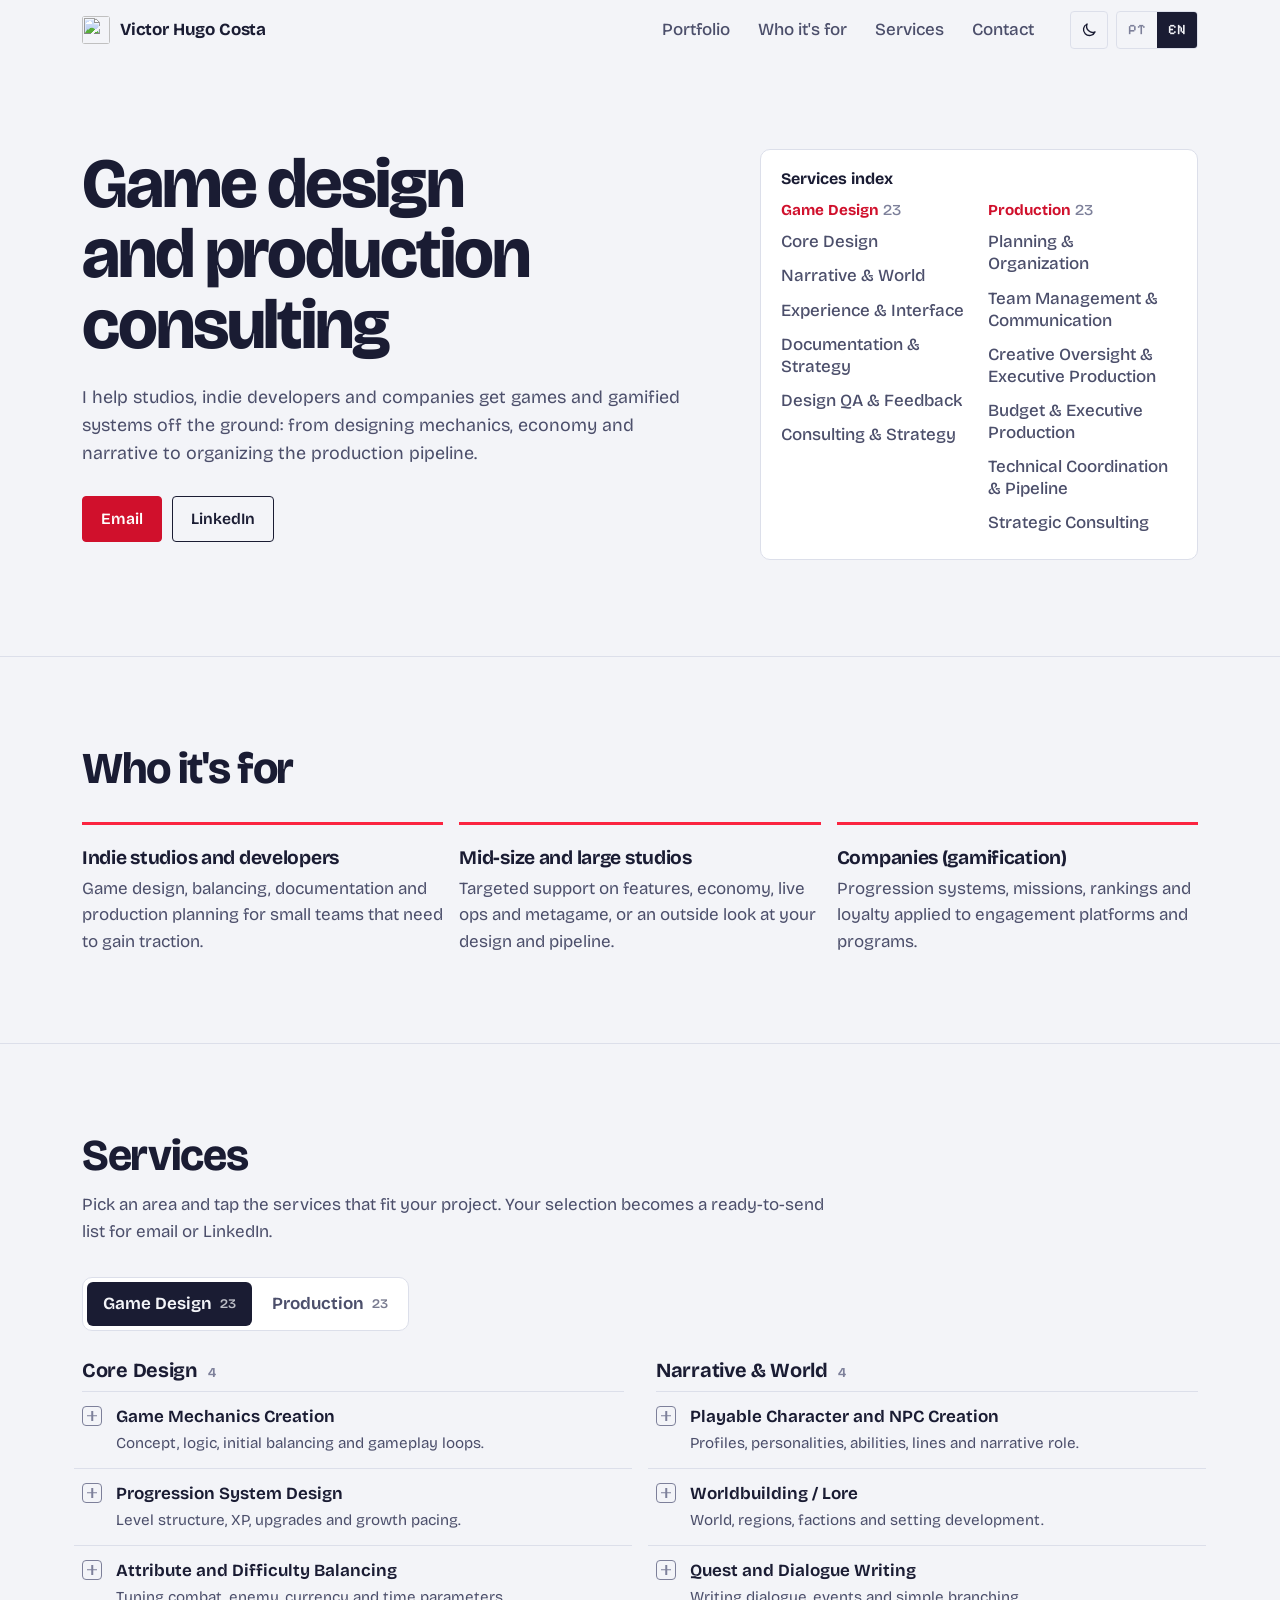
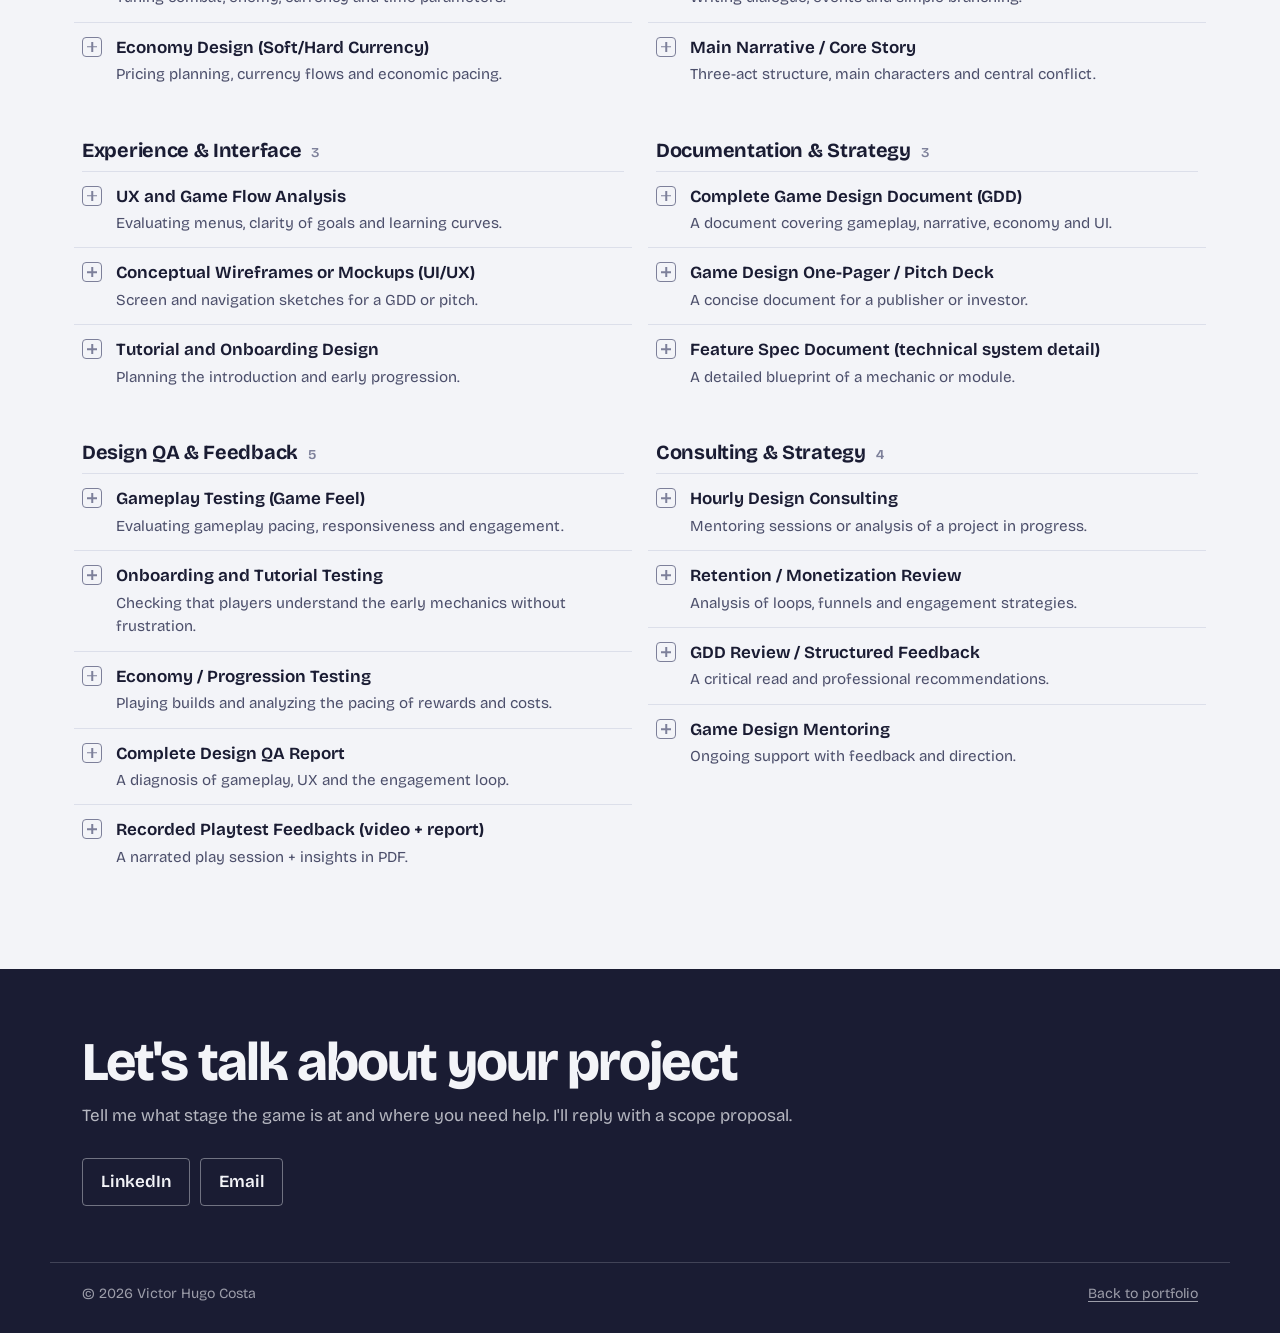
==== consultoria.html @ ef8d8d44 "Add files via upload" ====
<!doctype html>
<html lang="pt-BR">
<head>
  <meta charset="utf-8">
  <meta name="viewport" content="width=device-width, initial-scale=1, viewport-fit=cover">
  <title>Consultoria — Victor Hugo Costa</title>
  <meta name="description" content="Consultoria de game design e produção com Victor Hugo Costa: mecânicas, progressão, economia, narrativa, UX, documentação, QA de design e organização do pipeline de produção.">
  <meta name="theme-color" content="#f3f4f8" media="(prefers-color-scheme: light)">
  <meta name="theme-color" content="#14162a" media="(prefers-color-scheme: dark)">
  <meta property="og:type" content="website">
  <meta property="og:title" content="Consultoria — Victor Hugo Costa">
  <meta property="og:description" content="Consultoria de game design e produção para estúdios, devs indie e empresas.">
  <meta property="og:image" content="img/og-image.png">
  <meta name="twitter:card" content="summary_large_image">

  <link rel="icon" type="image/png" href="img/favicon.png">
  <link rel="apple-touch-icon" href="img/apple-touch-icon.png">
  <link rel="preconnect" href="https://fonts.googleapis.com">
  <link rel="preconnect" href="https://fonts.gstatic.com" crossorigin>
  <link href="https://fonts.googleapis.com/css2?family=Bricolage+Grotesque:opsz,wght@12..96,300..800&family=Pixelify+Sans:wght@500;700&display=swap" rel="stylesheet">
  <link rel="stylesheet" href="css/style.css">
  <script>try{var t=localStorage.getItem("vhc-theme");if(t==="dark"||t==="light")document.documentElement.setAttribute("data-theme",t)}catch(e){}</script>
</head>
<body class="page-consulting">
  <a class="skip" href="#main" data-c="skip">Pular para o conteúdo</a>

  <header class="topbar" id="topbar">
    <div class="topbar__inner">
      <a class="brand" href="index.html" aria-label="Victor Hugo Costa — portfólio">
        <img class="brand__avatar" src="img/avatar.png" alt="" width="28" height="28">
        <span class="brand__name">Victor Hugo Costa</span>
      </a>

      <nav class="nav" id="nav" aria-label="Principal">
        <a href="index.html" data-c="nav.portfolio">Portfólio</a>
        <a href="#para-quem" data-c="nav.audience">Para quem</a>
        <a href="#servicos" data-c="nav.services">Serviços</a>
        <a href="#contato" data-c="nav.contact">Contato</a>
      </nav>

      <div class="topbar__tools">
        <button class="theme-btn" type="button" id="themeBtn" aria-label="Ativar tema escuro">
          <svg class="theme-btn__moon" viewBox="0 0 24 24" aria-hidden="true"><path d="M20 14.5A8 8 0 0 1 9.5 4a8 8 0 1 0 10.5 10.5z"/></svg>
          <svg class="theme-btn__sun" viewBox="0 0 24 24" aria-hidden="true"><circle cx="12" cy="12" r="4"/><path d="M12 2v2M12 20v2M4.9 4.9l1.4 1.4M17.7 17.7l1.4 1.4M2 12h2M20 12h2M4.9 19.1l1.4-1.4M17.7 6.3l1.4-1.4"/></svg>
        </button>
        <div class="lang" role="group" aria-label="Idioma">
          <button type="button" data-lang="pt" aria-pressed="true">PT</button>
          <button type="button" data-lang="en" aria-pressed="false">EN</button>
        </div>
        <button class="menu-btn" type="button" id="menuBtn" aria-expanded="false" aria-controls="nav">
          <span class="menu-btn__bars" aria-hidden="true"></span>
          <span class="sr-only" data-c="nav.menu">Menu</span>
        </button>
      </div>
    </div>
  </header>

  <main id="main">
    <!-- Abertura -->
    <section class="hero hero--consulting" id="top">
      <div class="wrap c-hero">
        <div class="c-hero__text">
          <h1 class="hero__title c-hero__title" id="cTitle">Consultoria de game design e produção</h1>
          <p class="hero__intro" id="cLead"></p>
          <div class="hero__actions" id="cHeroActions"></div>
        </div>
        <nav class="c-index" aria-labelledby="cIndexTitle">
          <h2 class="c-index__title" id="cIndexTitle" data-c="index.title">Índice de serviços</h2>
          <div class="c-index__areas" id="cIndex"></div>
        </nav>
      </div>
    </section>

    <!-- Para quem -->
    <section class="section" id="para-quem" aria-labelledby="audienceTitle">
      <div class="wrap">
        <h2 class="section__title" id="audienceTitle" data-c="audience.title">Para quem é</h2>
        <ul class="c-audience" id="cAudience"></ul>
      </div>
    </section>

    <!-- Serviços -->
    <section class="section" id="servicos" aria-labelledby="servicesTitle">
      <div class="wrap">
        <div class="section__head">
          <h2 class="section__title" id="servicesTitle" data-c="services.title">Serviços</h2>
          <p class="section__lead" data-c="services.lead">Escolha a área e toque nos serviços que fazem sentido para o seu projeto. A seleção vira uma lista pronta para mandar por e-mail ou LinkedIn.</p>
        </div>
        <div class="c-tabs" role="tablist" id="cTabs" aria-labelledby="servicesTitle"></div>
        <div id="cPanels"></div>
      </div>
    </section>
  </main>

  <footer class="footer" id="contato">
    <div class="wrap footer__inner">
      <div>
        <h2 class="footer__title" data-c="contact.title">Vamos conversar sobre o seu projeto</h2>
        <p class="footer__lead" data-c="contact.lead">Me conte em que fase o jogo está e onde precisa de ajuda. Respondo com uma proposta de escopo.</p>
      </div>
      <ul class="footer__links" id="contactLinks"></ul>
    </div>
    <div class="wrap footer__base">
      <span>© <span id="year"></span> Victor Hugo Costa</span>
      <a href="index.html" class="footer__back" data-c="footer.back">Voltar ao portfólio</a>
    </div>
  </footer>

  <!-- Barra da seleção -->
  <div class="c-tray" id="cTray" hidden>
    <div class="c-tray__inner">
      <p class="c-tray__count" id="cTrayCount" aria-live="polite"></p>
      <div class="c-tray__actions">
        <button type="button" class="c-tray__clear" id="cTrayClear" data-c="tray.clear">Limpar</button>
        <button type="button" class="btn btn--solid" id="cTrayCopy" data-c="tray.copy">Copiar lista</button>
      </div>
    </div>
    <p class="c-tray__fallback" id="cTrayFallback" hidden></p>
  </div>

  <script src="js/data.js"></script>
  <script src="js/consultoria-data.js"></script>
  <script src="js/consultoria.js"></script>
</body>
</html>
---- css/style.css ----
/* ==========================================================================
   Victor Hugo Costa — Portfólio
   Tokens → base → layout → componentes. Cores do vermelho do avatar.
   ========================================================================== */

:root {
  --paper: #f3f4f8;
  --surface: #ffffff;
  --ink: #1a1c33;
  --ink-soft: #4c4f6b;
  --ink-faint: #7d809a;
  --line: #dcdfea;
  --red: #fb2440;          /* fundo do avatar */
  --red-ink: #d0102c;      /* vermelho com contraste para texto */
  --on-red: #ffffff;
  --skin: #efd8a1;         /* tom de pele do avatar, usado nas barras */
  --bar-track: #e6e8f0;
  --btn-red: #d0102c;       /* vermelho do botão (contraste AA com branco) */
  --viewer-bg: rgba(10, 11, 22, 0.94);  /* fundo do visualizador de imagens (igual nos dois temas) */
  --viewer-ink: #f3f4f8;
  --viewer-line: rgba(243, 244, 248, 0.28);

  --font: "Bricolage Grotesque", ui-sans-serif, system-ui, sans-serif;
  --pixel: "Pixelify Sans", ui-monospace, monospace;

  --gutter: 16px;
  --max: 1180px;
  --radius-s: 4px;
  --radius-m: 10px;
  --header-h: 60px;
  color-scheme: light;
}

@media (prefers-color-scheme: dark) {
  :root:not([data-theme="light"]) {
    --paper: #14162a;
    --surface: #1c1f37;
    --ink: #eceef8;
    --ink-soft: #b4b7cf;
    --ink-faint: #8a8daa;
    --line: #2d3150;
    --red: #fb2440;
    --red-ink: #ff6378;
    --bar-track: #262a46;
    color-scheme: dark;
  }
}
:root[data-theme="dark"] {
  --paper: #14162a;
  --surface: #1c1f37;
  --ink: #eceef8;
  --ink-soft: #b4b7cf;
  --ink-faint: #8a8daa;
  --line: #2d3150;
  --red: #fb2440;
  --red-ink: #ff6378;
  --bar-track: #262a46;
  color-scheme: dark;
}

@media (min-width: 720px) { :root { --gutter: 32px; } }

/* ---------- Base ---------- */
*, *::before, *::after { box-sizing: border-box; }
html { scroll-behavior: smooth; scroll-padding-top: calc(var(--header-h) + 16px); -webkit-text-size-adjust: 100%; }
body {
  margin: 0;
  background: var(--paper);
  color: var(--ink);
  font-family: var(--font);
  font-size: 1.0625rem;
  line-height: 1.55;
  font-optical-sizing: auto;
  -webkit-font-smoothing: antialiased;
  overflow-x: hidden;
}
img { display: block; max-width: 100%; }
a { color: inherit; }
button { font: inherit; color: inherit; }
h1, h2, h3 { margin: 0; line-height: 1.1; font-weight: 700; }
p { margin: 0; }
ul { margin: 0; padding: 0; list-style: none; }

:focus-visible { outline: 3px solid var(--red); outline-offset: 3px; border-radius: 2px; }

.sr-only { position: absolute; width: 1px; height: 1px; overflow: hidden; clip: rect(0 0 0 0); white-space: nowrap; }
.skip {
  position: absolute; left: 12px; top: -48px; z-index: 100;
  background: var(--ink); color: var(--paper); padding: 8px 14px; border-radius: var(--radius-s);
  text-decoration: none;
}
.skip:focus { top: 12px; }

.wrap {
  width: 100%; max-width: var(--max); margin: 0 auto;
  padding-left: max(var(--gutter), env(safe-area-inset-left, 0px));
  padding-right: max(var(--gutter), env(safe-area-inset-right, 0px));
}

/* ---------- Botões ---------- */
.btn {
  display: inline-flex; align-items: center; gap: 8px;
  min-height: 44px; padding: 10px 18px;
  border: 1.5px solid var(--ink); border-radius: var(--radius-s);
  background: transparent; color: var(--ink);
  font-weight: 600; font-size: 0.98rem; text-decoration: none;
  cursor: pointer; transition: background-color .15s, color .15s;
}
.btn:hover { background: var(--ink); color: var(--paper); }
.btn--solid { background: var(--btn-red); border-color: var(--btn-red); color: var(--on-red); }
.btn--solid:hover { background: var(--ink); border-color: var(--ink); color: var(--paper); }

.icon-btn {
  width: 40px; height: 40px; display: grid; place-items: center;
  border: 1px solid var(--line); border-radius: var(--radius-s);
  background: var(--surface); cursor: pointer;
}
.icon-btn:hover { border-color: var(--ink); }
.icon-btn svg { width: 18px; height: 18px; fill: none; stroke: currentColor; stroke-width: 2; stroke-linecap: round; stroke-linejoin: round; }

/* ---------- Topo ---------- */
.topbar {
  position: sticky; top: env(safe-area-inset-top, 0px); z-index: 40;
  background: color-mix(in srgb, var(--paper) 88%, transparent);
  backdrop-filter: saturate(1.4) blur(10px);
  -webkit-backdrop-filter: saturate(1.4) blur(10px);
  border-bottom: 1px solid transparent;
  transition: border-color .2s;
}
.topbar.is-scrolled { border-bottom-color: var(--line); }
.topbar__inner {
  max-width: var(--max); margin: 0 auto;
  padding-left: max(var(--gutter), env(safe-area-inset-left, 0px));
  padding-right: max(var(--gutter), env(safe-area-inset-right, 0px));
  height: var(--header-h); display: flex; align-items: center; gap: 24px;
}
.brand { display: flex; align-items: center; gap: 10px; text-decoration: none; font-weight: 700; letter-spacing: -0.01em; }
.brand__avatar { width: 28px; height: 28px; image-rendering: pixelated; border-radius: 3px; }
.brand__name { white-space: nowrap; }

.nav { display: flex; gap: 4px; margin-left: auto; }
.nav a {
  padding: 8px 12px; border-radius: var(--radius-s);
  text-decoration: none; color: var(--ink-soft); font-weight: 500;
}
.nav a:hover { color: var(--ink); background: var(--bar-track); }
.nav a.is-active { color: var(--ink); box-shadow: inset 0 -2px 0 var(--red); border-radius: 0; }
.nav a.nav__cta { color: var(--red-ink); font-weight: 650; }

.topbar__tools { display: flex; align-items: center; gap: 8px; }
.lang { display: flex; border: 1px solid var(--line); border-radius: var(--radius-s); overflow: hidden; }
.lang button {
  border: 0; background: transparent; padding: 6px 10px; min-width: 40px; min-height: 36px;
  font-family: var(--pixel); font-weight: 500; font-size: 0.9rem; color: var(--ink-faint); cursor: pointer;
}
.lang button[aria-pressed="true"] { background: var(--ink); color: var(--paper); }

.menu-btn { display: none; }

@media (max-width: 1080px) {
  .topbar__inner { gap: 12px; }
  .nav {
    position: fixed; inset: var(--header-h) 0 auto 0;
    flex-direction: column; gap: 0; margin: 0;
    background: var(--paper); border-bottom: 1px solid var(--line);
    padding: 8px var(--gutter) 16px;
    transform: translateY(-8px); opacity: 0; visibility: hidden;
    transition: opacity .18s, transform .18s, visibility 0s .18s;
  }
  .nav.is-open { opacity: 1; transform: none; visibility: visible; transition: opacity .18s, transform .18s; }
  .nav a { padding: 14px 4px; font-size: 1.25rem; font-weight: 600; color: var(--ink); border-bottom: 1px solid var(--line); border-radius: 0; }
  .nav a:last-child { border-bottom: 0; }
  .nav a.is-active { box-shadow: none; color: var(--red-ink); }
  .topbar__tools { margin-left: auto; }
  .menu-btn {
    display: grid; place-items: center; width: 44px; height: 44px;
    border: 1px solid var(--line); border-radius: var(--radius-s); background: transparent; cursor: pointer;
  }
  .menu-btn__bars, .menu-btn__bars::before, .menu-btn__bars::after {
    content: ""; display: block; width: 18px; height: 2px; background: var(--ink); transition: transform .18s, opacity .18s;
  }
  .menu-btn__bars { position: relative; }
  .menu-btn__bars::before { position: absolute; top: -6px; }
  .menu-btn__bars::after { position: absolute; top: 6px; }
  .menu-btn[aria-expanded="true"] .menu-btn__bars { background: transparent; }
  .menu-btn[aria-expanded="true"] .menu-btn__bars::before { transform: translateY(6px) rotate(45deg); }
  .menu-btn[aria-expanded="true"] .menu-btn__bars::after { transform: translateY(-6px) rotate(-45deg); }
}
@media (max-width: 380px) { .brand__name { font-size: 0.95rem; } }

/* ---------- Hero ---------- */
.hero { padding: 48px 0 56px; }
.hero__grid { display: grid; gap: 40px; align-items: center; }
.hero__title {
  font-size: clamp(2.3rem, 1.4rem + 4.2vw, 4.4rem);
  font-weight: 760; letter-spacing: -0.03em; line-height: 1;
  font-variation-settings: "opsz" 96;
  max-width: 14ch; text-wrap: balance;
}
.hero__intro { margin-top: 24px; max-width: 58ch; color: var(--ink-soft); font-size: 1.12rem; }
.hero__now {
  margin-top: 20px; display: flex; align-items: center; gap: 10px;
  font-weight: 600; font-size: 0.98rem;
}
.hero__dot { width: 10px; height: 10px; background: var(--red); flex: none; image-rendering: pixelated; }
.hero__actions { margin-top: 28px; display: flex; flex-wrap: wrap; gap: 10px; }

.hero__portrait {
  justify-self: center; width: min(78vw, 300px); aspect-ratio: 1;
  padding: 0; border: 0; background: var(--red); cursor: pointer; border-radius: var(--radius-s);
}
.hero__portrait canvas { width: 100%; height: 100%; image-rendering: pixelated; display: block; }

@media (min-width: 860px) {
  .hero { padding: 88px 0 96px; }
  .hero__grid { grid-template-columns: minmax(0, 1.5fr) minmax(0, 1fr); gap: 64px; }
  .hero__portrait { width: 100%; max-width: 380px; justify-self: end; }
}
@media (max-width: 859px) {
  .hero__portrait { order: -1; justify-self: start; width: 112px; }
}

/* ---------- Seções ---------- */
.section { padding: 56px 0; border-top: 1px solid var(--line); }
@media (min-width: 860px) { .section { padding: 88px 0; } }
.section__head { margin-bottom: 32px; max-width: 68ch; }
.section__head--split { max-width: none; display: flex; flex-wrap: wrap; justify-content: space-between; align-items: end; gap: 20px; }
.section__head--split > div { max-width: 68ch; }
.section__title {
  font-size: clamp(1.8rem, 1.3rem + 2vw, 2.75rem);
  letter-spacing: -0.03em; font-weight: 740;
  font-variation-settings: "opsz" 72;
}
.section__lead { margin-top: 12px; color: var(--ink-soft); }
#destaques .section__title { margin-bottom: 28px; }

/* ---------- Destaques ---------- */
.featured { display: grid; gap: 28px; }
.feat {
  display: grid; align-content: start; text-align: left; padding: 0; border: 0; background: none; cursor: pointer; color: inherit;
}
.feat__media {
  position: relative; overflow: hidden; border-radius: var(--radius-m);
  aspect-ratio: 16 / 9; background: var(--bar-track);
}
.feat__media img { width: 100%; height: 100%; object-fit: cover; transition: transform .5s cubic-bezier(.2,.7,.2,1); }
.feat:hover .feat__media img { transform: scale(1.025); }
.feat__body { padding-top: 14px; display: grid; gap: 6px; }
.feat__title { font-size: 1.4rem; letter-spacing: -0.02em; }
.feat__log { color: var(--ink-soft); max-width: 60ch; }
.feat__meta { display: flex; flex-wrap: wrap; gap: 6px; margin-top: 6px; }
.feat__open { margin-top: 8px; font-weight: 600; color: var(--red-ink); text-decoration: underline; text-underline-offset: 4px; text-decoration-thickness: 1.5px; }
.feat:hover .feat__open { color: var(--ink); }

@media (min-width: 720px) {
  .featured { grid-template-columns: repeat(3, 1fr); gap: 32px 24px; }
  .feat--lead { grid-column: 1 / -1; grid-template-columns: minmax(0, 1.7fr) minmax(0, 1fr); gap: 32px; align-items: end; }
  .feat--lead .feat__media { aspect-ratio: 820 / 312; }
  .feat--lead .feat__body { padding: 0 0 8px; }
  .feat--lead .feat__title { font-size: clamp(1.8rem, 1.2rem + 1.6vw, 2.5rem); letter-spacing: -0.03em; }
}

/* Etiquetas de função */
.chip {
  display: inline-flex; align-items: center; min-height: 26px; padding: 2px 9px;
  border: 1px solid var(--line); border-radius: 999px;
  font-size: 0.82rem; font-weight: 500; color: var(--ink-soft); white-space: nowrap;
}
.chip--hit { border-color: var(--red); color: var(--red-ink); }

/* ---------- Catálogo: ficha de funções + grade ---------- */
.catalog { display: grid; gap: 28px; }
@media (min-width: 960px) {
  .catalog { grid-template-columns: 280px minmax(0, 1fr); gap: 48px; align-items: start; }
  .sheet { position: sticky; top: calc(var(--header-h) + 24px); }
}

.sheet {
  background: var(--surface); border: 1px solid var(--line); border-radius: var(--radius-m);
  padding: 18px 18px 14px;
}
.sheet__title { font-size: 1rem; font-weight: 700; margin-bottom: 10px; }
.sheet__list { display: grid; gap: 2px; }
.role {
  width: 100%; display: grid; grid-template-columns: minmax(0, 1fr) auto; align-items: center; gap: 4px 12px;
  padding: 8px 8px; margin: 0 -8px; width: calc(100% + 16px);
  border: 0; border-radius: var(--radius-s); background: transparent; text-align: left; cursor: pointer;
}
.role:hover { background: var(--bar-track); }
.role__name { font-weight: 600; font-size: 0.97rem; }
.role__count { font-weight: 750; font-size: 1.05rem; font-variant-numeric: tabular-nums; line-height: 1; color: var(--ink); min-width: 2ch; text-align: right; }
.role__bar {
  grid-column: 1 / -1; height: 8px; background: var(--bar-track);
  display: grid; grid-auto-flow: column; grid-auto-columns: 1fr; gap: 2px; padding: 0;
}
.role__pip { background: var(--ink); opacity: .85; transform-origin: left; }
.role__pip.is-empty { background: transparent; }
.role[aria-pressed="true"] { background: color-mix(in srgb, var(--red) 10%, transparent); }
.role[aria-pressed="true"] .role__pip:not(.is-empty) { background: var(--red); opacity: 1; }
.role[aria-pressed="true"] .role__count { color: var(--red-ink); }
.sheet__reset {
  margin-top: 10px; border: 0; background: none; padding: 6px 0; cursor: pointer;
  font-weight: 600; color: var(--red-ink); text-decoration: underline; text-underline-offset: 4px;
}

.catalog__status { font-size: 0.92rem; color: var(--ink-faint); margin-bottom: 14px; min-height: 1.4em; }

.grid { display: grid; grid-template-columns: repeat(auto-fill, minmax(min(100%, 230px), 1fr)); gap: 28px 20px; }
.card { display: block; }
.card[hidden] { display: none; }
.card__btn { display: grid; gap: 10px; width: 100%; padding: 0; border: 0; background: none; text-align: left; cursor: pointer; }
.card__media {
  position: relative; aspect-ratio: 16 / 9; overflow: hidden; border-radius: var(--radius-s);
  background: var(--bar-track); outline: 2px solid transparent; outline-offset: 3px; transition: outline-color .15s;
}
.card__btn:hover .card__media { outline-color: var(--red); }
.card__media img { width: 100%; height: 100%; object-fit: cover; }
.card__media--contain .card__blur { position: absolute; inset: -20px; width: calc(100% + 40px); height: calc(100% + 40px); object-fit: cover; filter: blur(18px) saturate(1.2); opacity: .75; }
.card__media--contain .card__img { position: relative; object-fit: contain; padding: 6px; }
.card__title { font-size: 1.08rem; font-weight: 700; letter-spacing: -0.01em; }
.card__log { font-size: 0.94rem; color: var(--ink-soft); display: -webkit-box; -webkit-line-clamp: 2; -webkit-box-orient: vertical; overflow: hidden; }
.card__roles { font-size: 0.84rem; color: var(--ink-faint); }
@media (max-width: 599px) {
  .grid { grid-template-columns: repeat(2, minmax(0, 1fr)); gap: 24px 12px; }
  .card__title { font-size: 0.98rem; }
  .card__log { font-size: 0.86rem; -webkit-line-clamp: 3; }
  .card__roles { display: none; }
}

/* Capa tipográfica para jogos sem imagem */
.placeholder {
  position: absolute; inset: 0; display: grid; place-items: center; padding: 16px; text-align: center;
  background:
    repeating-linear-gradient(0deg, transparent 0 7px, color-mix(in srgb, var(--ink) 7%, transparent) 7px 8px),
    repeating-linear-gradient(90deg, transparent 0 7px, color-mix(in srgb, var(--ink) 7%, transparent) 7px 8px),
    var(--surface);
}
.placeholder span { font-family: var(--pixel); font-weight: 700; font-size: 1.3rem; line-height: 1.1; }
.placeholder small { display: block; margin-top: 6px; font-family: var(--font); font-size: 0.8rem; color: var(--red-ink); font-weight: 600; }

/* ---------- Projetos (gamificados e comunidade) ---------- */
.grid--projects { grid-template-columns: repeat(auto-fill, minmax(min(100%, 300px), 1fr)); }
.rich { display: grid; gap: 12px; color: var(--ink-soft); max-width: 66ch; }
.rich a { color: var(--ink); font-weight: 600; text-underline-offset: 3px; word-break: break-word; }
.rich a:hover { color: var(--red-ink); }
.case__section .rich__list, .case__section .rich__checks { display: grid; gap: 6px; }
.case__section .rich__checks li::before {
  content: ""; position: absolute; left: 0; top: .3em; width: 14px; height: 14px;
  background: var(--red);
  -webkit-mask: url("data:image/svg+xml,%3Csvg xmlns='http://www.w3.org/2000/svg' viewBox='0 0 14 14'%3E%3Cpath d='M2 7.5l3 3 7-7' fill='none' stroke='black' stroke-width='2.4'/%3E%3C/svg%3E") center / contain no-repeat;
          mask: url("data:image/svg+xml,%3Csvg xmlns='http://www.w3.org/2000/svg' viewBox='0 0 14 14'%3E%3Cpath d='M2 7.5l3 3 7-7' fill='none' stroke='black' stroke-width='2.4'/%3E%3C/svg%3E") center / contain no-repeat;
}
@media (min-width: 600px) { .grid--projects { grid-template-columns: repeat(2, minmax(0, 1fr)); gap: 32px 24px; } }
@media (max-width: 599px) { .grid--projects { grid-template-columns: 1fr; } }
@media (min-width: 960px) { #communityGrid { grid-template-columns: repeat(3, minmax(0, 1fr)); } }

/* ---------- Mentorias ---------- */
.mentees { display: grid; grid-template-columns: repeat(auto-fill, minmax(min(100%, 150px), 1fr)); gap: 22px 16px; }
.mentee__btn { display: grid; gap: 8px; width: 100%; padding: 0; border: 0; background: none; text-align: left; cursor: pointer; color: inherit; }
.mentee__media { display: block; }
.mentee__media { aspect-ratio: 4 / 3; border-radius: var(--radius-s); overflow: hidden; background: var(--bar-track); outline: 2px solid transparent; outline-offset: 3px; transition: outline-color .15s; }
.mentee__btn:hover .mentee__media { outline-color: var(--red); }
.mentee__media img { width: 100%; height: 100%; object-fit: cover; }
.mentee__title { font-weight: 700; font-size: 0.98rem; line-height: 1.25; }
.mentee__text { font-size: 0.86rem; color: var(--ink-soft); line-height: 1.4; display: -webkit-box; -webkit-line-clamp: 3; -webkit-box-orient: vertical; overflow: hidden; }

.mentee[hidden] { display: none; }
.more-btn {
  margin-top: 28px; min-height: 44px; padding: 10px 18px; cursor: pointer;
  border: 1.5px solid var(--ink); border-radius: var(--radius-s); background: transparent; color: var(--ink); font-weight: 600;
}
.more-btn:hover { background: var(--ink); color: var(--paper); }

/* ---------- Sobre ---------- */
.about { display: grid; gap: 40px; }
.about__text { display: grid; gap: 16px; max-width: 64ch; align-content: start; }
.about__text .section__title { margin-bottom: 8px; }
.about__text p { color: var(--ink-soft); }
.about__text p:first-of-type { color: var(--ink); font-size: 1.2rem; line-height: 1.45; }
.about__lists { display: grid; gap: 28px; align-content: start; }
.about__lists h3 { font-size: 1rem; margin-bottom: 12px; }
.tags { display: flex; flex-wrap: wrap; gap: 8px; }
.tags li { padding: 6px 12px; border: 1px solid var(--line); border-radius: 999px; background: var(--surface); font-size: 0.92rem; }
@media (min-width: 860px) {
  .about { grid-template-columns: minmax(0, 1.4fr) minmax(0, 1fr); gap: 72px; }
  .about__lists { padding-top: 64px; }
}

.about__text .about__cta { color: var(--ink-soft); }
.about__cta a { color: var(--ink); font-weight: 600; text-decoration: underline; text-underline-offset: 4px; text-decoration-thickness: 1.5px; text-decoration-color: var(--red); white-space: nowrap; }
.about__cta a:hover { color: var(--red-ink); }

/* ---------- Rodapé / contato ---------- */
.footer { background: var(--ink); color: var(--paper); padding: 64px 0 28px; margin-top: 0; }
.footer__inner { display: grid; gap: 28px; }
.footer__title { font-size: clamp(2rem, 1.4rem + 2.6vw, 3.4rem); letter-spacing: -0.035em; font-weight: 760; }
.footer__lead { margin-top: 10px; color: color-mix(in srgb, var(--paper) 72%, transparent); }
.footer__links { display: flex; flex-wrap: wrap; gap: 10px; align-content: end; }
.footer__links a {
  display: inline-flex; align-items: center; min-height: 44px; padding: 10px 18px;
  border: 1.5px solid color-mix(in srgb, var(--paper) 40%, transparent); border-radius: var(--radius-s);
  text-decoration: none; font-weight: 600;
}
.footer__links a:hover { background: var(--red); border-color: var(--red); color: #fff; }
.footer__email { display: flex; align-items: center; gap: 10px; flex-wrap: wrap; }
.email-btn {
  display: inline-flex; align-items: center; min-height: 44px; padding: 10px 18px; cursor: copy;
  border: 1.5px solid color-mix(in srgb, var(--paper) 40%, transparent); border-radius: var(--radius-s);
  background: transparent; color: var(--paper); font-weight: 600;
}
.email-btn:hover { background: var(--red); border-color: var(--red); color: #fff; }
.email-addr { user-select: all; font-weight: 600; color: var(--paper); }

.footer__base {
  margin-top: 56px; padding-top: 20px; border-top: 1px solid color-mix(in srgb, var(--paper) 18%, transparent);
  display: flex; flex-wrap: wrap; justify-content: space-between; gap: 8px;
  font-size: 0.88rem; color: color-mix(in srgb, var(--paper) 60%, transparent);
}


/* ---------- Ficha do jogo (dialog) ---------- */
.case {
  width: min(880px, calc(100vw - 32px)); max-height: calc(100dvh - 48px);
  padding: 0; border: 1px solid var(--line); border-radius: var(--radius-m);
  background: var(--paper); color: var(--ink); overflow: hidden;
}
.case[open] { display: flex; flex-direction: column; }
.case::backdrop { background: rgba(14, 15, 30, .62); backdrop-filter: blur(3px); }
.case__bar {
  display: flex; align-items: center; justify-content: space-between; gap: 12px;
  padding: 10px 12px 10px 18px; border-bottom: 1px solid var(--line); background: var(--surface);
}
.case__pos { font-weight: 600; font-size: 0.95rem; color: var(--ink-faint); font-variant-numeric: tabular-nums; }
.case__nav { display: flex; gap: 6px; }
.case__body { overflow-y: auto; overscroll-behavior: contain; }
.case__media { aspect-ratio: 21 / 9; max-height: 340px; width: 100%; background: var(--bar-track); position: relative; overflow: hidden; }
.case__media img { width: 100%; height: 100%; object-fit: cover; }
.case__media--contain img.case__img { position: relative; object-fit: contain; padding: 12px; }
.case__media--contain .card__blur { position: absolute; inset: -30px; width: calc(100% + 60px); height: calc(100% + 60px); object-fit: cover; filter: blur(24px) saturate(1.2); opacity: .7; }
.case__content { padding: 24px 20px 32px; display: grid; gap: 28px; }
.case__title:focus { outline: none; }
.case__title { font-size: clamp(1.8rem, 1.3rem + 2vw, 2.6rem); letter-spacing: -0.03em; font-weight: 760; }
.case__log { margin-top: 8px; color: var(--ink-soft); font-size: 1.1rem; max-width: 60ch; }
.facts { margin: 0; border-top: 1px solid var(--line); max-width: 720px; }
.facts div { display: grid; grid-template-columns: 130px minmax(0, 1fr); gap: 4px 16px; padding: 11px 0; border-bottom: 1px solid var(--line); align-items: baseline; }
.facts dt { font-size: 0.9rem; color: var(--ink-faint); font-weight: 500; }
.facts dd { margin: 0; font-weight: 600; }
.facts dd .chip { margin: 0 4px 4px 0; }
@media (max-width: 420px) { .facts div { grid-template-columns: 1fr; } }
.case__section h3 { font-size: 1.05rem; margin-bottom: 10px; }
.case__section p { color: var(--ink-soft); max-width: 66ch; }
.case__section ul { display: grid; gap: 8px; max-width: 66ch; }
.case__section li { position: relative; padding-left: 20px; color: var(--ink-soft); }
.case__section li::before { content: ""; position: absolute; left: 0; top: .62em; width: 7px; height: 7px; background: var(--red); }
.case__links { display: flex; flex-wrap: wrap; gap: 10px; }
.case__partner { color: var(--ink-soft); }
.case__partner a { font-weight: 600; }

@media (min-width: 720px) {
  .case__content { padding: 32px 36px 40px; }
}
@media (max-width: 719px) {
  .case { width: 100vw; max-width: 100vw; height: 100dvh; max-height: 100dvh; border-radius: 0; border: 0; margin: 0; }
}

/* Screenshots dentro da ficha: grade */
.case__section--shots { min-width: 0; }
.case__section .shots {
  display: grid; grid-template-columns: repeat(auto-fill, minmax(min(100%, 200px), 1fr)); gap: 12px;
}
.case__section .shots li { padding: 0; }
.case__section .shots li::before { content: none; }
.shots__group { font-size: 0.95rem; font-weight: 600; color: var(--ink-soft); margin: 18px 0 10px; }
.case__section h3 + .shots__group { margin-top: 0; }
.shots__btn {
  display: grid; gap: 6px; width: 100%; padding: 0; border: 0; background: none; text-align: left; cursor: zoom-in;
}
.shots__frame {
  display: block; aspect-ratio: 16 / 10; border: 1px solid var(--line); border-radius: var(--radius-s);
  overflow: hidden; background: var(--bar-track); max-width: 100%;
}
.shots__btn:hover .shots__frame { border-color: var(--red); }
.shots__frame img { width: 100%; height: 100%; object-fit: contain; }
.shots__cap { font-size: 0.86rem; color: var(--ink-soft); font-weight: 500; }
@media (max-width: 480px) { .case__section .shots { grid-template-columns: repeat(2, minmax(0, 1fr)); gap: 8px; } }

/* Visualizador de screenshots: popup próprio, tela inteira */
.viewer {
  width: 100vw; height: 100dvh; max-width: 100vw; max-height: 100dvh; margin: 0; padding: 0; border: 0;
  background: var(--viewer-bg); color: var(--viewer-ink);
}
.viewer[open] { display: flex; flex-direction: column; }
.viewer::backdrop { background: var(--viewer-bg); }
.viewer__bar {
  display: flex; align-items: center; justify-content: space-between; gap: 12px;
  padding: calc(10px + env(safe-area-inset-top, 0px)) max(12px, env(safe-area-inset-right, 0px)) 10px max(18px, env(safe-area-inset-left, 0px));
}
.viewer__pos { font-weight: 600; font-size: 0.95rem; color: var(--viewer-ink); opacity: .75; font-variant-numeric: tabular-nums; }
.viewer__btn { background: transparent; border-color: var(--viewer-line); color: var(--viewer-ink); }
.viewer__btn:hover { border-color: var(--viewer-ink); }
.viewer__stage {
  flex: 1; min-height: 0; display: flex; align-items: center; justify-content: center;
  padding: 8px max(16px, env(safe-area-inset-left, 0px)) 16px; cursor: zoom-out;
}
.viewer__stage img { max-width: 100%; max-height: 100%; width: auto; height: auto; object-fit: contain; border-radius: var(--radius-s); cursor: default; }
.viewer__cap { text-align: center; padding: 0 16px calc(18px + env(safe-area-inset-bottom, 0px)); font-weight: 600; color: var(--viewer-ink); }
.case[open] { position: fixed; }

/* Alternador de tema */
.theme-btn {
  width: 38px; height: 38px; display: grid; place-items: center; padding: 0;
  border: 1px solid var(--line); border-radius: var(--radius-s); background: transparent; cursor: pointer; color: var(--ink);
}
.theme-btn:hover { border-color: var(--ink); }
.theme-btn svg { width: 18px; height: 18px; fill: none; stroke: currentColor; stroke-width: 1.8; stroke-linecap: round; stroke-linejoin: round; }
.theme-btn__sun { display: none; }
.theme-btn[data-mode="dark"] .theme-btn__sun { display: block; }
.theme-btn[data-mode="dark"] .theme-btn__moon { display: none; }
@media (max-width: 760px) { .theme-btn { width: 44px; height: 44px; } }

/* ---------- Movimento reduzido ---------- */
@media (prefers-reduced-motion: reduce) {
  html { scroll-behavior: auto; }
  *, *::before, *::after { transition-duration: .01ms !important; animation-duration: .01ms !important; }
}

/* Topo compacto em telas estreitas (nome + tema + idioma + menu) */
@media (max-width: 420px) {
  .topbar__inner { gap: 8px; }
  .brand { gap: 8px; }
  .brand__name { font-size: 0.92rem; }
  .topbar__tools { gap: 6px; }
  .lang button { min-width: 34px; padding: 6px 7px; }
  .theme-btn, .menu-btn { width: 40px; height: 40px; }
}

/* ==========================================================================
   Página de consultoria
   ========================================================================== */
.c-hero { display: grid; gap: 40px; align-items: start; }
.c-hero__title { max-width: 16ch; }
.hero--consulting .hero__actions { margin-top: 28px; align-items: center; }
.hero--consulting .email-addr { color: var(--ink); }
@media (min-width: 960px) { .c-hero { grid-template-columns: minmax(0, 1.4fr) minmax(0, 1fr); gap: 64px; } }

.c-index {
  background: var(--surface); border: 1px solid var(--line); border-radius: var(--radius-m);
  padding: 20px; display: grid; gap: 14px;
}
.c-index__title { font-size: 1rem; }
.c-index__areas { display: grid; gap: 18px; grid-template-columns: repeat(auto-fit, minmax(min(100%, 180px), 1fr)); }
.c-index__area h3 { font-size: 0.95rem; color: var(--red-ink); margin-bottom: 8px; }
.c-index__n { color: var(--ink-faint); font-weight: 500; font-variant-numeric: tabular-nums; }
.c-index__area ul { display: grid; gap: 2px; }
.c-index__area a { display: block; padding: 5px 0; text-decoration: none; font-weight: 500; color: var(--ink-soft); line-height: 1.3; }
.c-index__area a:hover { color: var(--ink); text-decoration: underline; text-underline-offset: 3px; }

.c-audience { display: grid; gap: 16px; margin-top: 28px; grid-template-columns: repeat(auto-fit, minmax(min(100%, 260px), 1fr)); }
.c-aud { padding: 22px 0 0; border-top: 3px solid var(--red); display: grid; gap: 8px; align-content: start; }
.c-aud__title { font-size: 1.2rem; letter-spacing: -0.015em; }
.c-aud__text { color: var(--ink-soft); }

.c-tabs { display: inline-flex; gap: 4px; padding: 4px; border: 1px solid var(--line); border-radius: var(--radius-m); background: var(--surface); margin-bottom: 28px; max-width: 100%; }
.c-tab {
  display: inline-flex; align-items: center; gap: 8px; min-height: 44px; padding: 8px 16px;
  border: 0; border-radius: 6px; background: transparent; cursor: pointer; font-weight: 650; color: var(--ink-soft);
}
.c-tab:hover { color: var(--ink); }
.c-tab[aria-selected="true"] { background: var(--ink); color: var(--paper); }
.c-tab__n { font-size: 0.82rem; font-weight: 600; opacity: .75; font-variant-numeric: tabular-nums; }

.c-cats { display: grid; gap: 40px 32px; grid-template-columns: repeat(auto-fill, minmax(min(100%, 420px), 1fr)); }
.c-cat { scroll-margin-top: calc(var(--header-h) + 20px); min-width: 0; }
.c-cat__title { display: flex; align-items: baseline; gap: 10px; font-size: 1.25rem; letter-spacing: -0.015em; padding-bottom: 10px; border-bottom: 1px solid var(--line); }
.c-cat__n { font-size: 0.85rem; color: var(--ink-faint); font-weight: 600; font-variant-numeric: tabular-nums; }
.c-list { display: grid; }
.c-svc {
  width: 100%; display: grid; grid-template-columns: 22px minmax(0, 1fr); gap: 12px; align-items: start;
  padding: 12px 8px; margin: 0 -8px; width: calc(100% + 16px);
  border: 0; border-bottom: 1px solid var(--line); border-radius: 0; background: transparent; text-align: left; cursor: pointer;
}
.c-list li:last-child .c-svc { border-bottom: 0; }
.c-svc:hover { background: var(--bar-track); }
.c-svc__mark {
  width: 20px; height: 20px; margin-top: 2px; border: 1.5px solid var(--ink-faint); border-radius: 4px; position: relative;
}
.c-svc__mark::before, .c-svc__mark::after { content: ""; position: absolute; left: 50%; top: 50%; background: var(--ink-faint); transform: translate(-50%, -50%); }
.c-svc__mark::before { width: 10px; height: 1.5px; }
.c-svc__mark::after { width: 1.5px; height: 10px; }
.c-svc[aria-pressed="true"] .c-svc__mark { background: var(--red); border-color: var(--red); }
.c-svc[aria-pressed="true"] .c-svc__mark::before {
  width: 10px; height: 6px; background: transparent; border-left: 2px solid #fff; border-bottom: 2px solid #fff;
  transform: translate(-50%, -65%) rotate(-45deg);
}
.c-svc[aria-pressed="true"] .c-svc__mark::after { display: none; }
.c-svc__body { display: grid; gap: 2px; }
.c-svc__name { font-weight: 650; }
.c-svc__desc { color: var(--ink-soft); font-size: 0.95rem; }

/* Barra de seleção */
.c-tray {
  position: fixed; left: 0; right: 0; bottom: 0; z-index: 30;
  background: var(--surface); border-top: 1px solid var(--line);
  box-shadow: 0 -8px 24px rgba(10, 11, 22, 0.08);
  padding: 12px max(16px, env(safe-area-inset-right, 0px)) calc(12px + env(safe-area-inset-bottom, 0px)) max(16px, env(safe-area-inset-left, 0px));
}
.c-tray__inner { max-width: calc(var(--max) - 2 * var(--gutter)); margin: 0 auto; display: flex; align-items: center; justify-content: space-between; gap: 12px; flex-wrap: wrap; }
.c-tray__count { font-weight: 650; }
.c-tray__actions { display: flex; gap: 8px; align-items: center; }
.c-tray__clear { min-height: 44px; padding: 8px 12px; border: 0; background: transparent; cursor: pointer; font-weight: 600; color: var(--ink-soft); text-decoration: underline; text-underline-offset: 4px; }
.c-tray__fallback { max-width: calc(var(--max) - 2 * var(--gutter)); margin: 10px auto 0; font-size: 0.9rem; color: var(--ink-soft); }
.c-tray__fallback pre { margin: 6px 0 0; padding: 10px; max-height: 30vh; overflow: auto; background: var(--paper); border: 1px solid var(--line); border-radius: var(--radius-s); white-space: pre-wrap; font-family: var(--font); color: var(--ink); }
body.has-tray .footer { padding-bottom: 110px; }

.footer__back { color: inherit; text-decoration: underline; text-underline-offset: 3px; }
.footer__back:hover { color: color-mix(in srgb, var(--paper) 100%, transparent); }

@media (max-width: 599px) {
  .c-tabs { display: flex; }
  .c-tab { flex: 1; justify-content: center; }
}
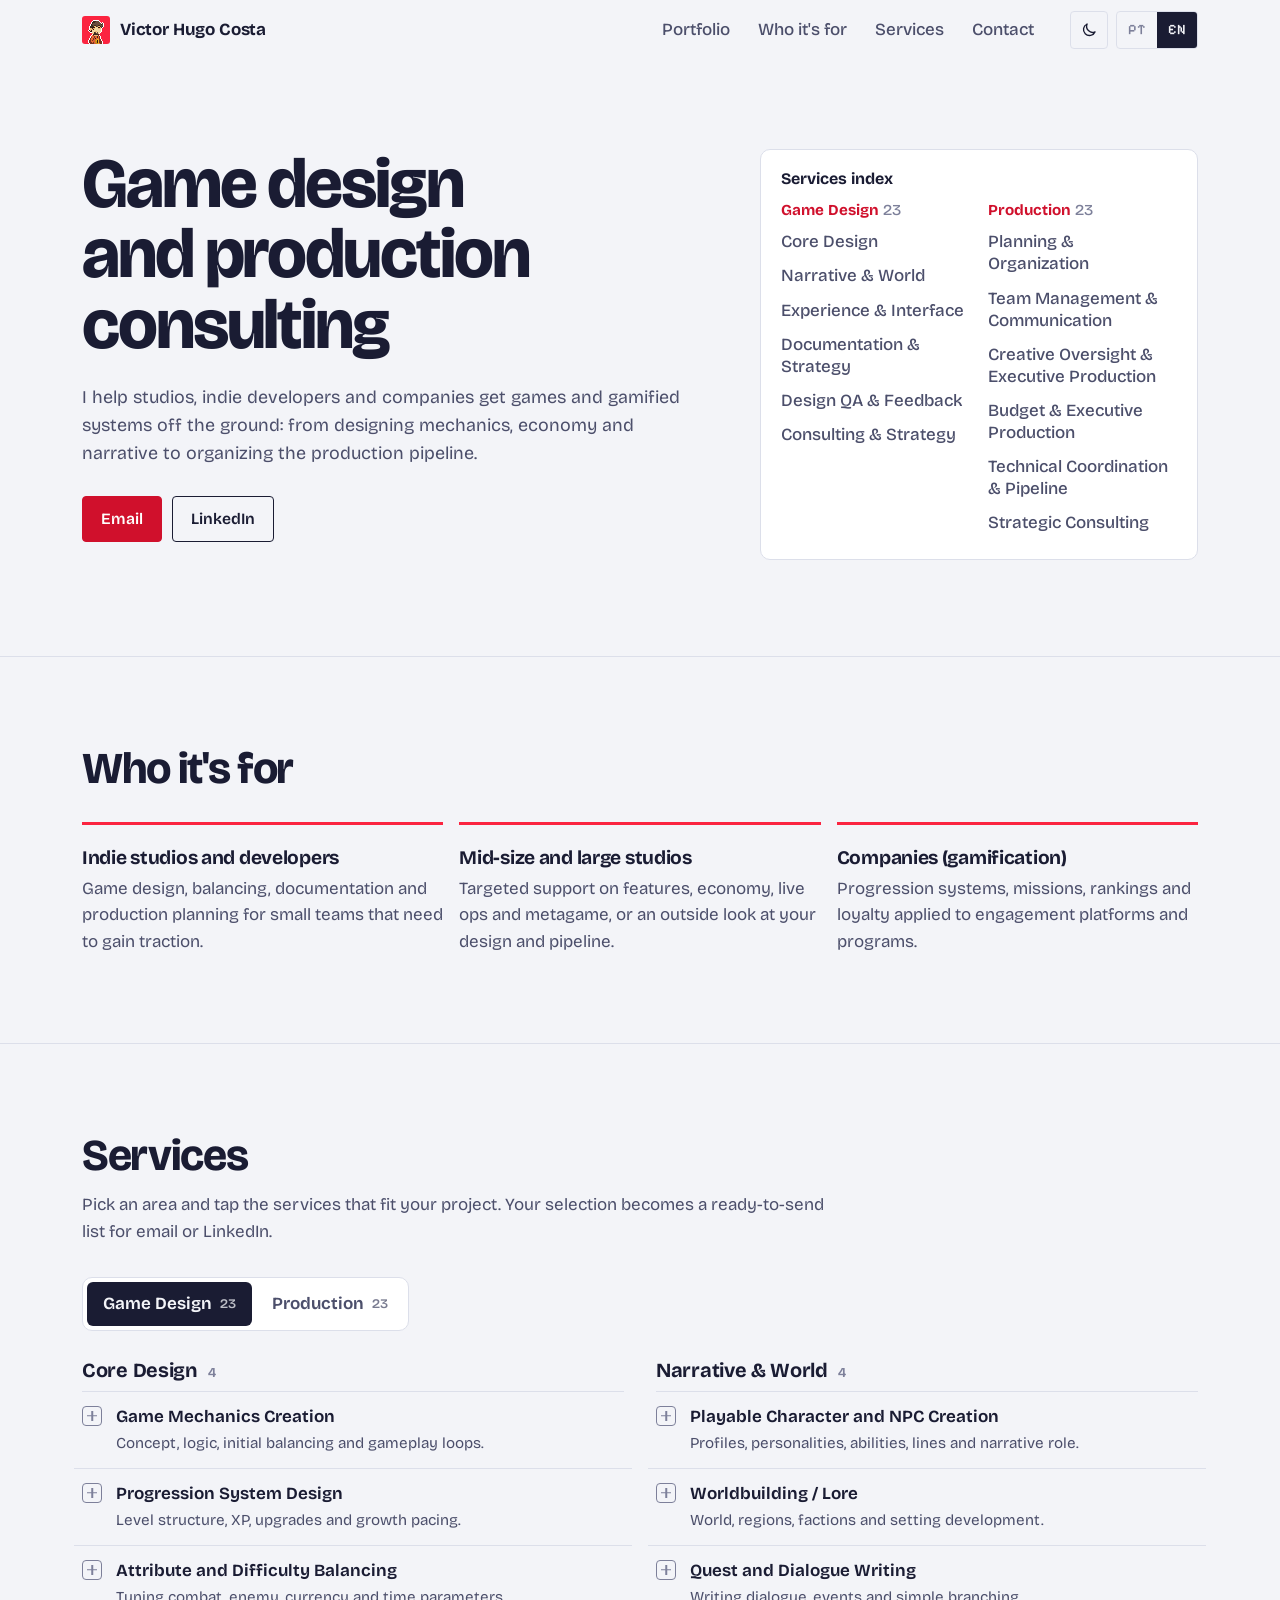
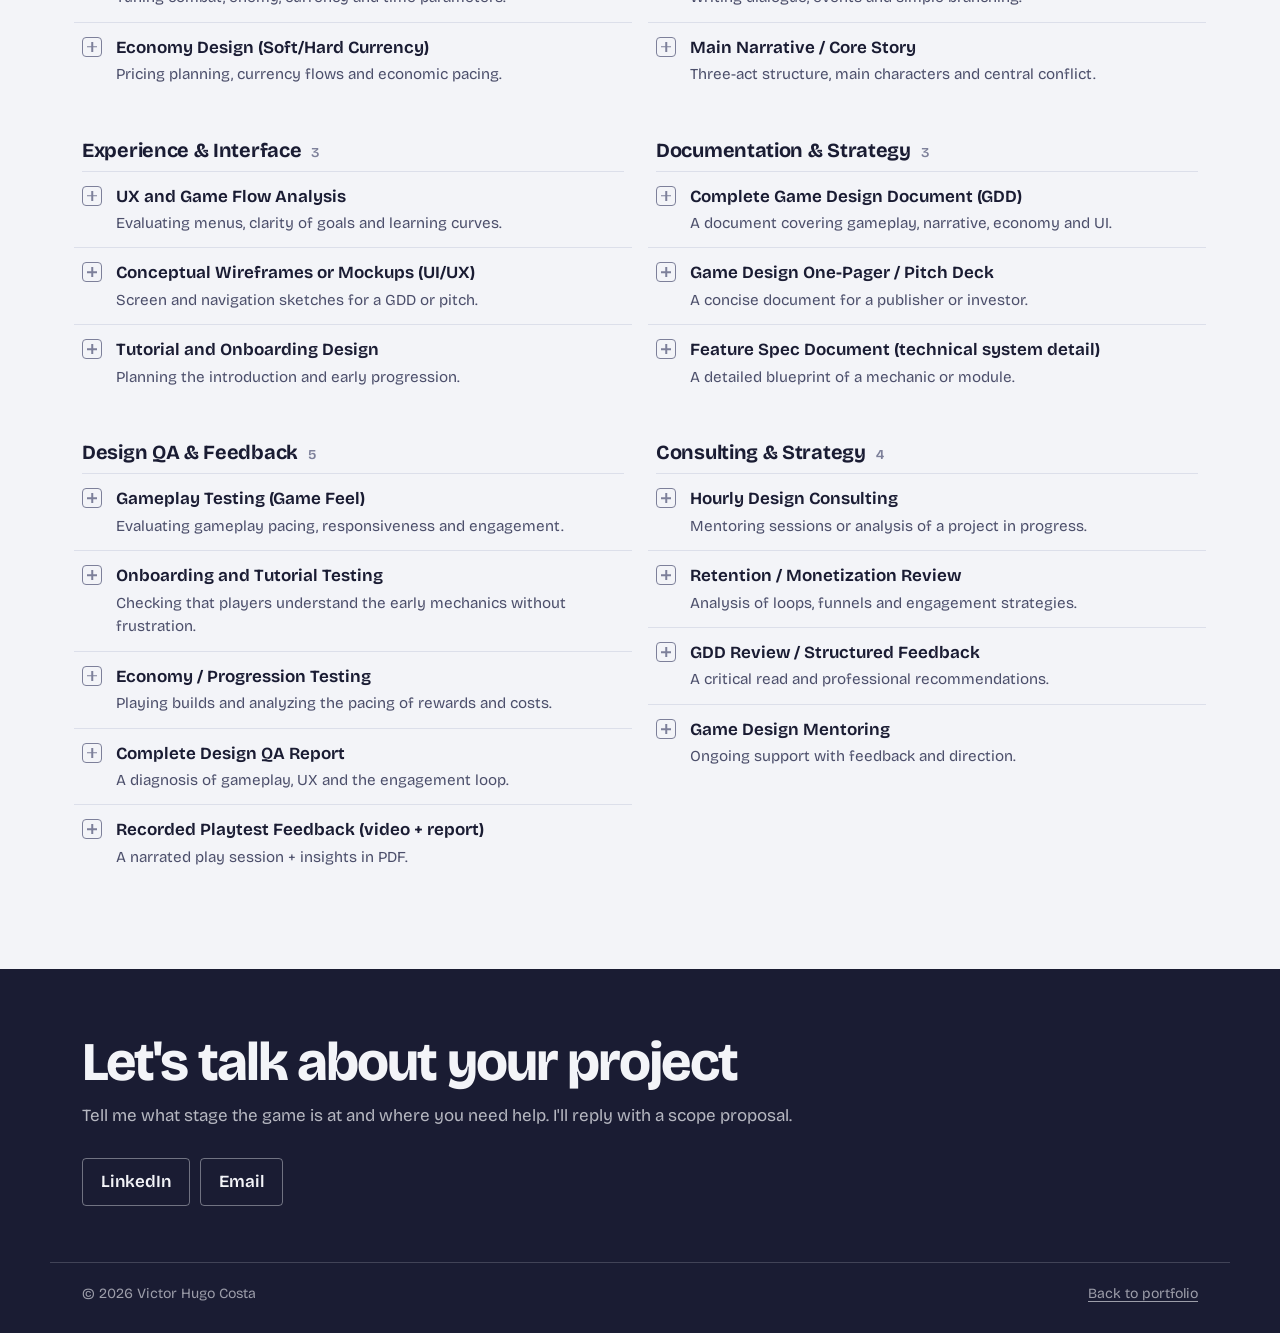
==== commit dbd390e1: "Update service lead text and button actions" ====
--- a/consultoria.html
+++ b/consultoria.html
@@ -84,7 +84,7 @@
       <div class="wrap">
         <div class="section__head">
           <h2 class="section__title" id="servicesTitle" data-c="services.title">Serviços</h2>
-          <p class="section__lead" data-c="services.lead">Escolha a área e toque nos serviços que fazem sentido para o seu projeto. A seleção vira uma lista pronta para mandar por e-mail ou LinkedIn.</p>
+          <p class="section__lead" data-c="services.lead">Escolha a área e toque nos serviços que fazem sentido para o seu projeto. A seleção vira um e-mail pronto para me enviar.</p>
         </div>
         <div class="c-tabs" role="tablist" id="cTabs" aria-labelledby="servicesTitle"></div>
         <div id="cPanels"></div>
@@ -112,7 +112,8 @@
       <p class="c-tray__count" id="cTrayCount" aria-live="polite"></p>
       <div class="c-tray__actions">
         <button type="button" class="c-tray__clear" id="cTrayClear" data-c="tray.clear">Limpar</button>
-        <button type="button" class="btn btn--solid" id="cTrayCopy" data-c="tray.copy">Copiar lista</button>
+        <button type="button" class="c-tray__clear" id="cTrayCopy" data-c="tray.copy">Copiar lista</button>
+        <a class="btn btn--solid" id="cTrayMail" href="#" data-c="tray.mail">Enviar por e-mail</a>
       </div>
     </div>
     <p class="c-tray__fallback" id="cTrayFallback" hidden></p>
